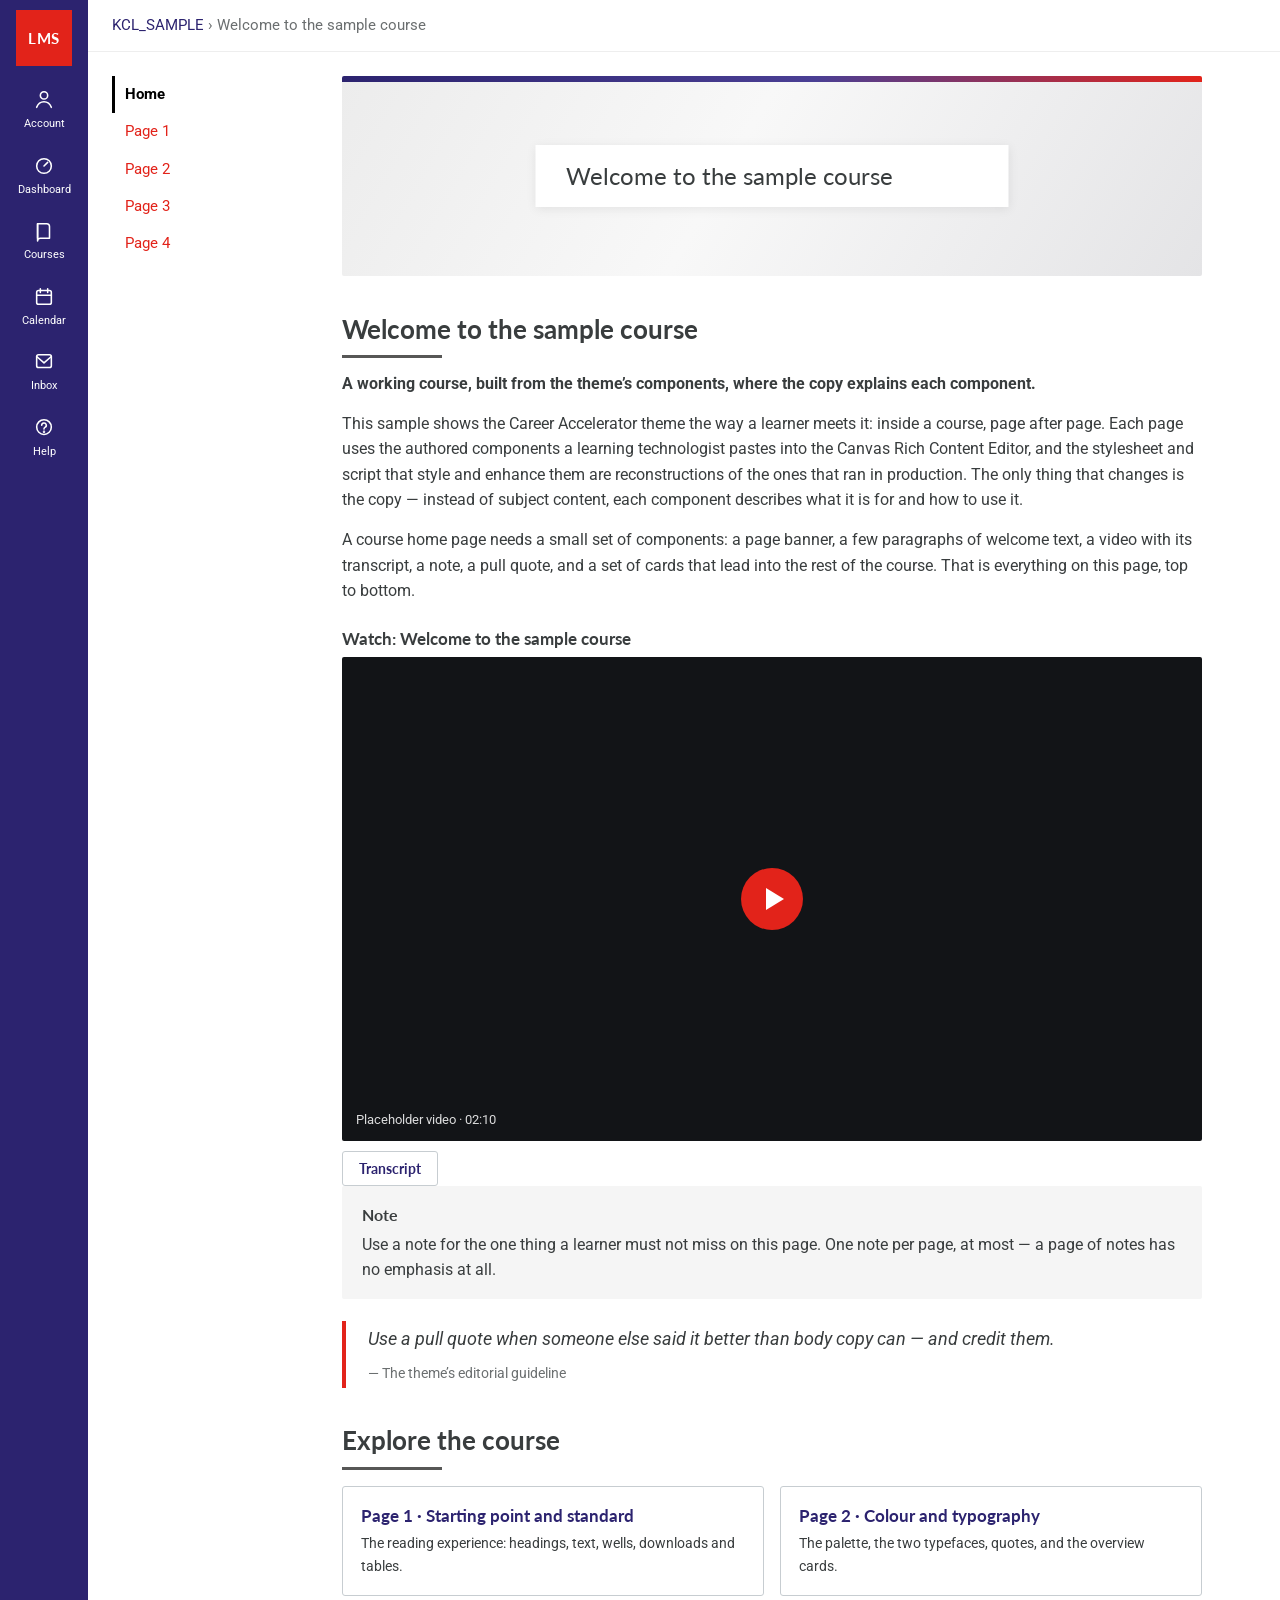
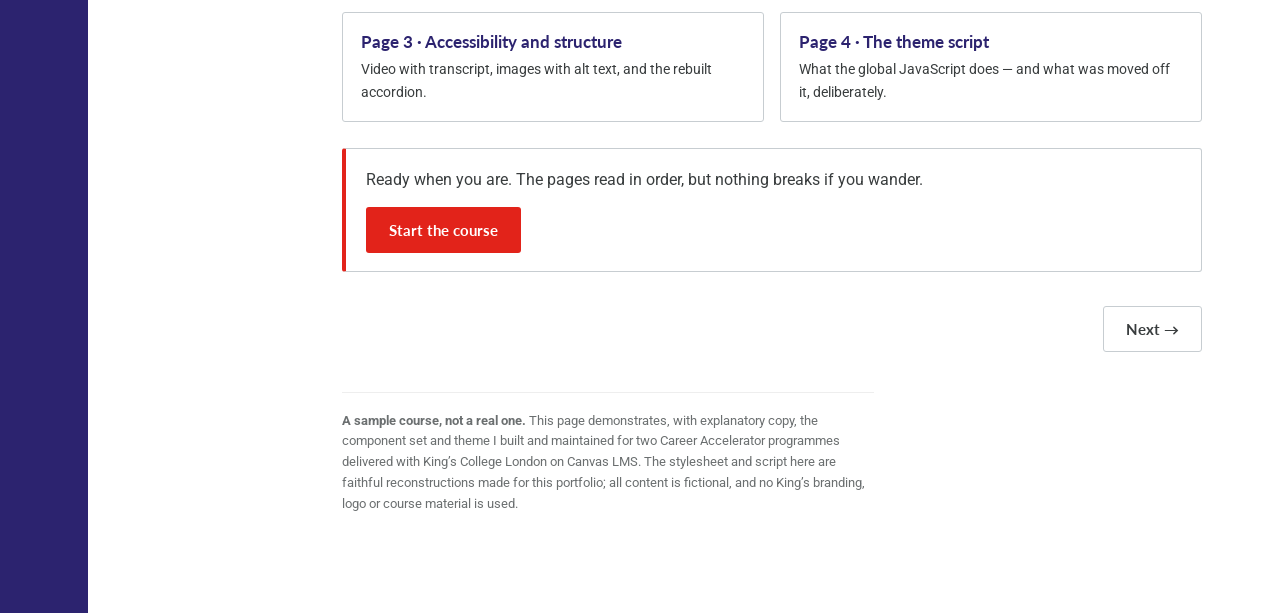
==== index.html @ 047bedff "Add the KCL sample course Five-page Canvas-style sample course demonstrating the KCL Career Accelera" ====
<!DOCTYPE html>
<html lang="en">
<head>
<meta charset="utf-8">
<meta name="viewport" content="width=device-width, initial-scale=1">
<title>Welcome to the sample course — KCL_SAMPLE</title>
<link rel="preconnect" href="https://fonts.googleapis.com">
<link rel="preconnect" href="https://fonts.gstatic.com" crossorigin>
<link href="https://fonts.googleapis.com/css2?family=Lato:wght@400;700&family=Roboto:ital,wght@0,400;0,700;1,400&display=swap" rel="stylesheet">
<link rel="stylesheet" href="styles.css">
<script src="theme.js" defer></script>
</head>
<body>
<a class="skip" href="#content">Skip to content</a>
<div class="lms">
  <div class="rail" role="presentation"><div class="logo" aria-hidden="true">LMS</div><a href="#content"><svg viewBox="0 0 22 24" aria-hidden="true"><circle cx="11" cy="7" r="4"/><path d="M3 20c1.5-4 5-6 8-6s6.5 2 8 6"/></svg><span>Account</span></a><a href="#content"><svg viewBox="0 0 22 24" aria-hidden="true"><circle cx="11" cy="12" r="8"/><path d="M11 12l4-4"/></svg><span>Dashboard</span></a><a href="#content"><svg viewBox="0 0 22 24" aria-hidden="true"><path d="M4 4h10a3 3 0 0 1 3 3v13H7a3 3 0 0 0-3 3z"/><path d="M4 4v16"/></svg><span>Courses</span></a><a href="#content"><svg viewBox="0 0 22 24" aria-hidden="true"><rect x="3" y="5" width="16" height="15" rx="2"/><path d="M3 10h16M7 3v4M15 3v4"/></svg><span>Calendar</span></a><a href="#content"><svg viewBox="0 0 22 24" aria-hidden="true"><rect x="3" y="4" width="16" height="14" rx="2"/><path d="M3 6l8 7 8-7"/></svg><span>Inbox</span></a><a href="#content"><svg viewBox="0 0 22 24" aria-hidden="true"><circle cx="11" cy="11" r="8"/><path d="M8.5 9a2.5 2.5 0 1 1 3.5 2.3c-.8.4-1 .9-1 1.7"/><circle cx="11" cy="16" r=".5"/></svg><span>Help</span></a></div>
  <div class="main">
    <div class="crumbs"><a href="index.html">KCL_SAMPLE</a> <span>›</span> <span>Welcome to the sample course</span></div>
    <div class="layout">
      <nav class="coursenav" aria-label="Course navigation"><a href="index.html" aria-current="page">Home</a><a href="reading-content.html">Page 1</a><a href="callouts-navigation.html">Page 2</a><a href="media.html">Page 3</a><a href="interactive-activities.html">Page 4</a></nav>
      <main class="content" id="content">

<div class="banner"><div class="plate"><h1>Welcome to the sample course</h1></div></div>
<h2 class="keyline">Welcome to the sample course</h2>
<p class="lede">A working course, built from the theme’s components, where the copy explains each component.</p>
<p>This sample shows the Career Accelerator theme the way a learner meets it: inside a course, page after page. Each page uses the authored components a learning technologist pastes into the Canvas Rich Content Editor, and the stylesheet and script that style and enhance them are reconstructions of the ones that ran in production. The only thing that changes is the copy — instead of subject content, each component describes what it is for and how to use it.</p>
<p>A course home page needs a small set of components: a page banner, a few paragraphs of welcome text, a video with its transcript, a note, a pull quote, and a set of cards that lead into the rest of the course. That is everything on this page, top to bottom.</p>
<h4>Watch: Welcome to the sample course</h4>
<div class="video"><button class="play" aria-label="Play video (placeholder)"></button><span class="vtitle">Placeholder video · 02:10</span></div>
<button class="transcript-button" aria-expanded="false" aria-controls="transcript-1">Transcript</button>
<div class="transcript box_content" id="transcript-1" hidden>
<p><strong>Transcript.</strong> Every video ships with its transcript, toggled here rather than linked away, so learners who prefer reading stay on the page. In production, transcripts and captions came from the video platform’s transcription workflow — adopted after testing, replacing a separate paid provider.</p>
</div>
<div class="box_content"><span class="label">Note</span>
<p>Use a note for the one thing a learner must not miss on this page. One note per page, at most — a page of notes has no emphasis at all.</p></div>
<blockquote>Use a pull quote when someone else said it better than body copy can — and credit them.
<span class="credit">— The theme’s editorial guideline</span></blockquote>
<h2 class="keyline">Explore the course</h2>
<div class="cards">
<a class="card" href="reading-content.html"><h3>Page 1 · Starting point and standard</h3><p>The reading experience: headings, text, wells, downloads and tables.</p></a>
<a class="card" href="callouts-navigation.html"><h3>Page 2 · Colour and typography</h3><p>The palette, the two typefaces, quotes, and the overview cards.</p></a>
<a class="card" href="media.html"><h3>Page 3 · Accessibility and structure</h3><p>Video with transcript, images with alt text, and the rebuilt accordion.</p></a>
<a class="card" href="interactive-activities.html"><h3>Page 4 · The theme script</h3><p>What the global JavaScript does — and what was moved off it, deliberately.</p></a>
</div>
<div class="action"><p>Ready when you are. The pages read in order, but nothing breaks if you wander.</p>
<a class="btn btn-primary" href="reading-content.html">Start the course</a></div>
<div class="pager"><span></span><a class="btn btn-secondary" href="reading-content.html">Next →</a></div>

<footer class="note"><p><strong>A sample course, not a real one.</strong> This page demonstrates, with explanatory copy, the component set and theme I built and maintained for two Career Accelerator programmes delivered with King’s College London on Canvas LMS. The stylesheet and script here are faithful reconstructions made for this portfolio; all content is fictional, and no King’s branding, logo or course material is used.</p></footer>
      </main>
    </div>
  </div>
</div>
</body>
</html>
---- styles.css ----
/* KCL sample course — theme stylesheet.
   A faithful, self-contained reconstruction of the component styles used in the
   KCL Career Accelerator Canvas theme, for demonstration only. */

:root{
  --red:#E2231A;          /* brand primary — actions, course nav */
  --indigo:#2C236F;       /* global nav, body links */
  --ink:#393D3E;          /* body text */
  --keyline:#575756;      /* H2 underline bar */
  --grey-head:#E3E5E8;    /* accordion header */
  --grey-border:#C7CDD1;
  --grey-panel:#F8F9FA;   /* accordion panel */
  --grey-well:#F5F5F5;    /* wells (box_content) */
  --line:#D4D7DE;
}
*,*::before,*::after{box-sizing:border-box}
body{margin:0;background:#fff;color:var(--ink);font-family:'Roboto',Arial,sans-serif;font-size:16px;line-height:1.6}
h1,h2,h3,h4{font-family:'Lato','Roboto',Arial,sans-serif;color:var(--ink);line-height:1.25;margin:1.4em 0 .5em;font-weight:700}
h1{font-size:30px;margin-top:0}
h2{font-size:26px}
h2.keyline::after{content:"";display:block;width:100px;border-top:3px solid var(--keyline);margin-top:10px}
h3{font-size:20px}
h4{font-size:17px}
p{margin:0 0 14px}
a{color:var(--indigo)}
a:hover{color:var(--red)}
:focus-visible{outline:3px solid var(--indigo);outline-offset:2px;border-radius:2px}
.skip{position:absolute;left:-9999px;top:0;background:#fff;color:var(--indigo);padding:10px 16px;z-index:50}
.skip:focus{left:8px;top:8px}

/* ---------- LMS chrome ---------- */
.lms{display:flex;min-height:100vh}
.rail{width:88px;background:var(--indigo);color:#fff;flex:none;display:flex;flex-direction:column;align-items:center;padding:10px 0;gap:4px}
.rail .logo{width:56px;height:56px;background:var(--red);display:flex;align-items:center;justify-content:center;
  font-family:'Lato';font-weight:700;font-size:15px;letter-spacing:.04em;margin-bottom:10px}
.rail a{color:#fff;text-decoration:none;font-size:11px;display:flex;flex-direction:column;align-items:center;gap:4px;padding:9px 4px;width:100%}
.rail a:hover{background:rgba(255,255,255,.12);color:#fff}
.rail svg{width:22px;height:22px;fill:none;stroke:#fff;stroke-width:1.7;stroke-linecap:round;stroke-linejoin:round}
.main{flex:1;min-width:0}
.crumbs{border-bottom:1px solid #eee;padding:14px 24px;font-size:14.5px}
.crumbs a{color:var(--indigo);text-decoration:none}
.crumbs span{color:#6b6f70}
.layout{display:flex;gap:40px;padding:24px;max-width:1280px}
nav.coursenav{width:190px;flex:none;font-size:14.5px}
nav.coursenav a{display:block;color:var(--red);text-decoration:none;padding:7px 10px;border-left:3px solid transparent}
nav.coursenav a:hover{text-decoration:underline}
nav.coursenav a[aria-current="page"]{color:#000;font-weight:700;border-left-color:#000}
.content{flex:1;min-width:0;max-width:860px;padding-bottom:60px}
@media(max-width:900px){.layout{flex-direction:column;gap:10px}nav.coursenav{width:auto;display:flex;flex-wrap:wrap}.rail{width:62px}.rail a span{display:none}}

/* ---------- banner ---------- */
.banner{position:relative;height:200px;background:
  linear-gradient(90deg, var(--indigo), #4a3f94 55%, var(--red)) top/100% 6px no-repeat,
  linear-gradient(120deg,#ececec,#f8f8f8 45%,#e4e4e6);border-radius:2px;margin-bottom:26px}
.banner .plate{position:absolute;left:50%;top:50%;transform:translate(-50%,-50%);background:#fff;
  box-shadow:0 2px 10px rgba(0,0,0,.08);padding:16px 30px;min-width:55%;}
.banner .plate h1{font-size:24px;font-weight:400;margin:0}

/* ---------- components ---------- */
.lede{font-weight:700;margin-bottom:14px}
.box_content{background:var(--grey-well);padding:16px 20px;border-radius:2px;margin:0 0 18px}
.box_content p:last-child{margin-bottom:0}
.box_content .label{font-family:'Lato';font-weight:700;display:block;margin-bottom:4px}

blockquote{margin:22px 0;padding:4px 0 4px 22px;border-left:4px solid var(--red);font-size:18px;font-style:italic}
blockquote .credit{display:block;font-size:14px;font-style:normal;color:#6b6f70;margin-top:8px}

.btn{display:inline-block;font-family:'Lato';font-weight:700;font-size:15px;text-decoration:none;
  border-radius:3px;padding:10px 22px;cursor:pointer;border:1px solid transparent}
.btn-primary{background:var(--red);color:#fff}
.btn-primary:hover{background:#c41e16;color:#fff}
.btn-secondary{background:#fff;color:var(--ink);border-color:var(--grey-border)}
.btn-secondary:hover{background:var(--grey-well)}
.btn-download::before{content:"\2913\00a0\00a0"}

/* accordion — native HTML rebuild */
details.accordion{border:1px solid var(--grey-border);border-radius:3px;margin-bottom:10px;overflow:hidden}
details.accordion summary{background:var(--grey-head);padding:10px 14px;font-weight:700;cursor:pointer;list-style:none;position:relative;padding-right:40px}
details.accordion summary::-webkit-details-marker{display:none}
details.accordion summary::after{content:"";position:absolute;right:16px;top:50%;width:9px;height:9px;
  border-right:2px solid var(--ink);border-bottom:2px solid var(--ink);transform:translateY(-70%) rotate(45deg);transition:transform .15s}
details.accordion[open] summary::after{transform:translateY(-30%) rotate(225deg)}
details.accordion .panel{background:var(--grey-panel);padding:12px 14px;border-top:1px solid var(--grey-border)}
details.accordion .panel p:last-child{margin-bottom:0}
@media (prefers-reduced-motion: reduce){details.accordion summary::after{transition:none}}

/* video */
.video{position:relative;background:#121417;aspect-ratio:16/9;border-radius:2px;display:flex;align-items:center;justify-content:center;margin:6px 0 10px}
.video .play{width:62px;height:62px;border-radius:50%;background:var(--red);border:0;cursor:pointer;position:relative}
.video .play::after{content:"";position:absolute;left:55%;top:50%;transform:translate(-50%,-50%);
  border-style:solid;border-width:11px 0 11px 18px;border-color:transparent transparent transparent #fff}
.video .vtitle{position:absolute;left:14px;bottom:10px;color:#fff;font-size:13px;opacity:.85}
.transcript-button{font-family:'Lato';font-weight:700;font-size:14px;color:var(--indigo);background:#fff;
  border:1px solid var(--grey-border);border-radius:3px;padding:8px 16px;cursor:pointer}
.transcript-button[aria-expanded="true"]{background:var(--grey-well)}
.transcript{margin-top:10px}

/* figure */
figure{margin:20px 0}
figure .imgph{height:190px;background:repeating-linear-gradient(45deg,#eef0f2 0 14px,#f7f8f9 14px 28px);
  border:1px solid var(--line);border-radius:2px;display:flex;align-items:center;justify-content:center;color:#6b6f70;font-size:14px}
figcaption{font-size:13.5px;color:#6b6f70;margin-top:6px}

/* explore / overview cards */
.cards{display:grid;grid-template-columns:1fr 1fr;gap:16px;margin:16px 0 22px}
@media(max-width:700px){.cards{grid-template-columns:1fr}}
.card{border:1px solid var(--grey-border);border-radius:3px;padding:18px;text-decoration:none;color:var(--ink);display:block}
.card:hover{box-shadow:0 3px 12px rgba(0,0,0,.09);color:var(--ink)}
.card h3{margin:0 0 6px;font-size:17px;color:var(--indigo)}
.card p{margin:0;font-size:14px}
.overview-card{border:1px solid var(--grey-border);border-radius:3px;padding:20px;text-align:center}
.overview-card p{font-size:14.5px}

/* action card */
.action{border:1px solid var(--grey-border);border-left:4px solid var(--red);border-radius:3px;padding:18px 20px;margin:26px 0}

/* glossary */
a.glossary{color:var(--red);text-decoration:underline dotted;cursor:pointer}
dialog.glossary-modal{border:1px solid var(--grey-border);border-radius:4px;max-width:420px;padding:22px 24px}
dialog.glossary-modal::backdrop{background:rgba(44,35,111,.35)}
dialog.glossary-modal h3{margin-top:0}
dialog.glossary-modal .close{float:right;border:0;background:none;font-size:20px;cursor:pointer;color:var(--ink)}

/* palette swatches */
.swatches{display:grid;grid-template-columns:repeat(auto-fill,minmax(180px,1fr));gap:14px;margin:16px 0}
.swatch{border:1px solid var(--line);border-radius:3px;overflow:hidden;font-size:13px}
.swatch .chip{height:64px}
.swatch .meta{padding:8px 12px}
.swatch .meta b{display:block}

/* tables */
table.sample{border-collapse:collapse;width:100%;font-size:14.5px;margin:14px 0}
table.sample th{background:var(--grey-well);text-align:left}
table.sample th,table.sample td{border:1px solid var(--line);padding:8px 12px}

/* pager */
.pager{display:flex;justify-content:space-between;margin-top:34px;gap:12px}

footer.note{border-top:1px solid #eee;margin-top:40px;padding:18px 0 0;font-size:13px;color:#6b6f70;max-width:76ch}
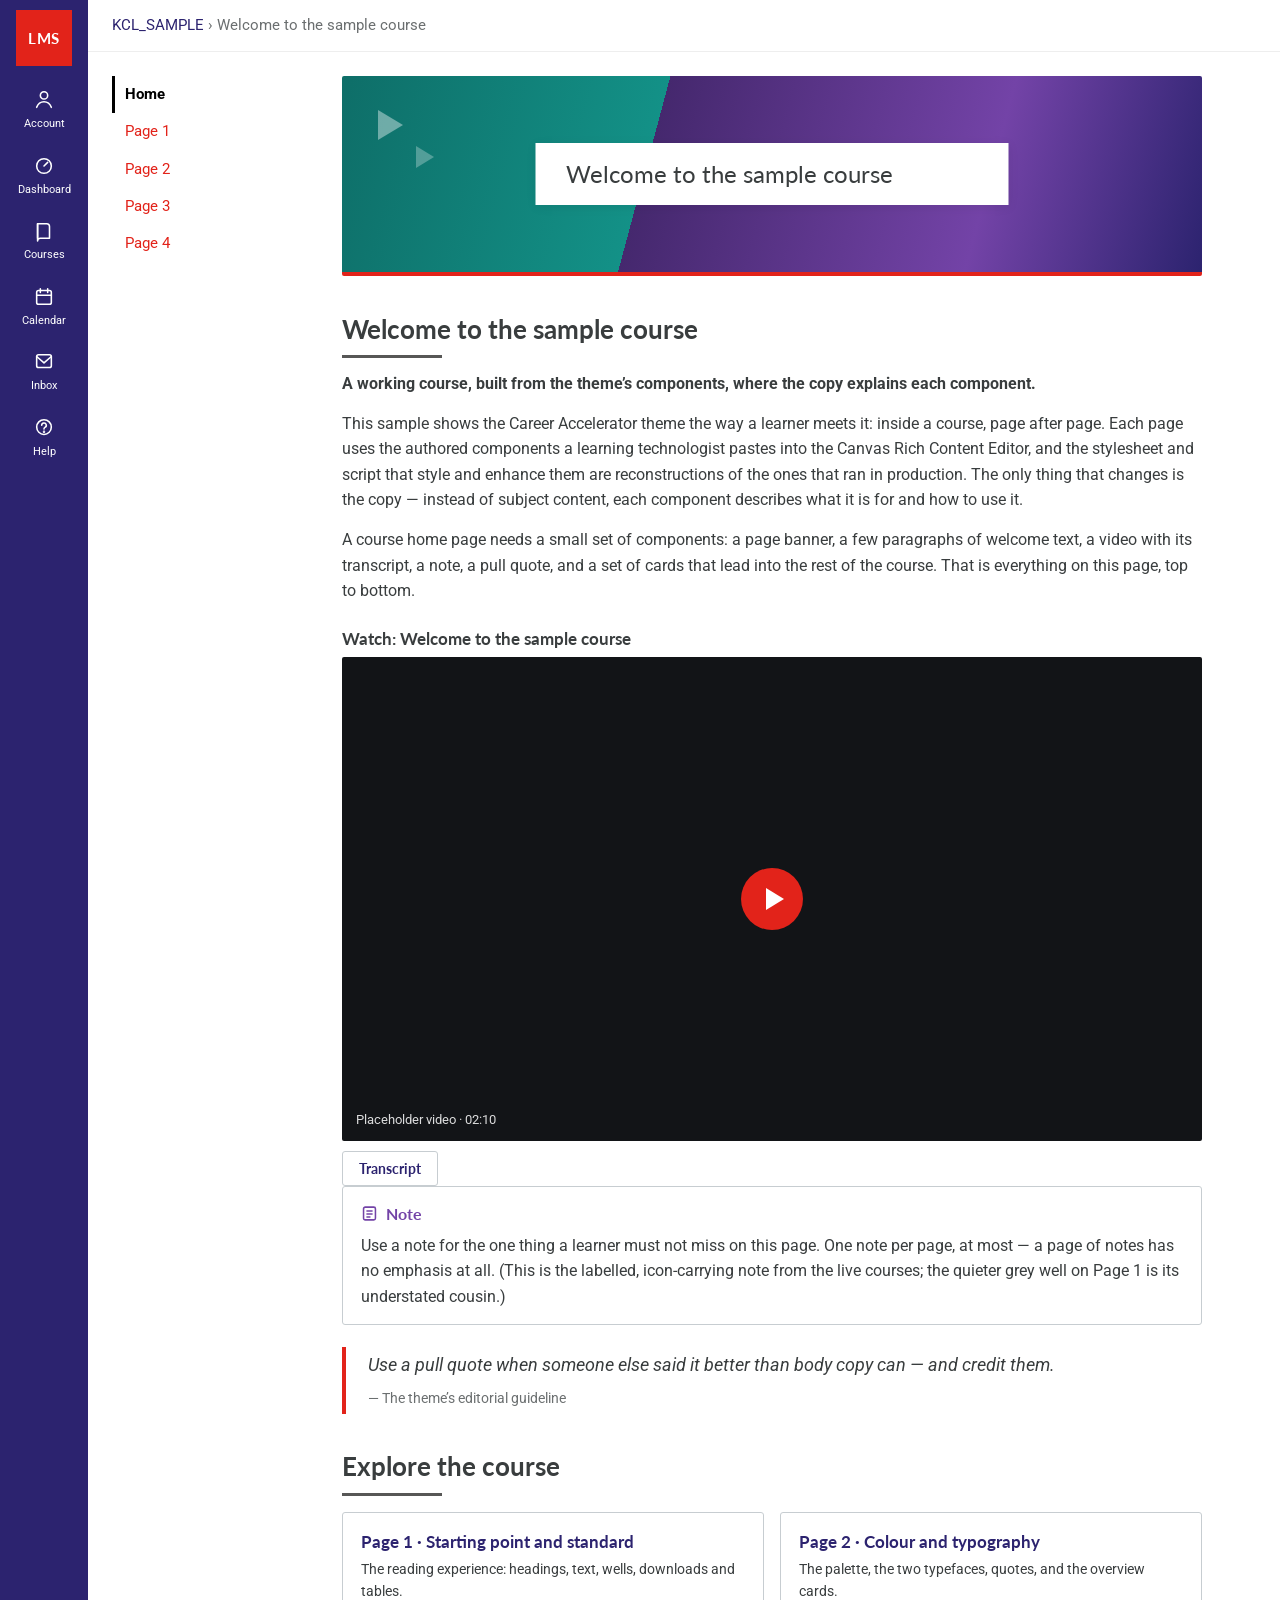
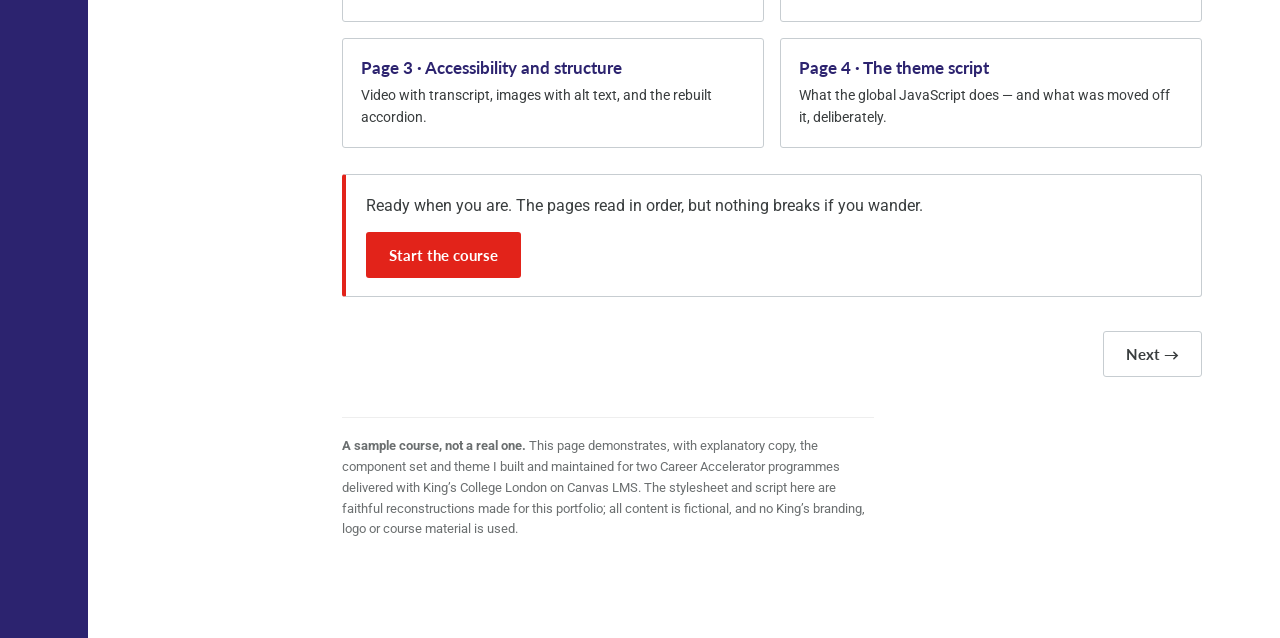
==== commit 049e7ed3: "Course-style banners, icon note card, glossary A-Z demo, standard before/after Ideas drawn from the " ====
--- a/index.html
+++ b/index.html
@@ -31,8 +31,8 @@
 <div class="transcript box_content" id="transcript-1" hidden>
 <p><strong>Transcript.</strong> Every video ships with its transcript, toggled here rather than linked away, so learners who prefer reading stay on the page. In production, transcripts and captions came from the video platform’s transcription workflow — adopted after testing, replacing a separate paid provider.</p>
 </div>
-<div class="box_content"><span class="label">Note</span>
-<p>Use a note for the one thing a learner must not miss on this page. One note per page, at most — a page of notes has no emphasis at all.</p></div>
+<div class="notecard"><span class="nlabel"><svg viewBox="0 0 20 20" aria-hidden="true"><rect x="3" y="2.5" width="14" height="15" rx="2"/><path d="M7 7h6M7 10.5h6M7 14h3.5"/></svg>Note</span>
+<p>Use a note for the one thing a learner must not miss on this page. One note per page, at most — a page of notes has no emphasis at all. (This is the labelled, icon-carrying note from the live courses; the quieter grey well on Page 1 is its understated cousin.)</p></div>
 <blockquote>Use a pull quote when someone else said it better than body copy can — and credit them.
 <span class="credit">— The theme’s editorial guideline</span></blockquote>
 <h2 class="keyline">Explore the course</h2>
--- a/styles.css
+++ b/styles.css
@@ -49,9 +49,13 @@
 @media(max-width:900px){.layout{flex-direction:column;gap:10px}nav.coursenav{width:auto;display:flex;flex-wrap:wrap}.rail{width:62px}.rail a span{display:none}}
 
 /* ---------- banner ---------- */
-.banner{position:relative;height:200px;background:
-  linear-gradient(90deg, var(--indigo), #4a3f94 55%, var(--red)) top/100% 6px no-repeat,
-  linear-gradient(120deg,#ececec,#f8f8f8 45%,#e4e4e6);border-radius:2px;margin-bottom:26px}
+.banner{position:relative;height:200px;border-radius:2px;margin-bottom:26px;overflow:hidden;
+  border-bottom:4px solid var(--red);
+  background:linear-gradient(105deg,#0E6E68 0%,#139187 36%,#45286E 36%,#7343A7 74%,var(--indigo) 100%)}
+.banner::before{content:"";position:absolute;left:36px;top:34px;border-style:solid;
+  border-width:15px 0 15px 25px;border-color:transparent transparent transparent rgba(255,255,255,.4)}
+.banner::after{content:"";position:absolute;left:74px;top:70px;border-style:solid;
+  border-width:11px 0 11px 18px;border-color:transparent transparent transparent rgba(255,255,255,.28)}
 .banner .plate{position:absolute;left:50%;top:50%;transform:translate(-50%,-50%);background:#fff;
   box-shadow:0 2px 10px rgba(0,0,0,.08);padding:16px 30px;min-width:55%;}
 .banner .plate h1{font-size:24px;font-weight:400;margin:0}
@@ -136,4 +140,19 @@
 /* pager */
 .pager{display:flex;justify-content:space-between;margin-top:34px;gap:12px}
 
+/* icon note card (as used in the live courses) */
+.notecard{border:1px solid var(--grey-border);border-radius:3px;padding:14px 18px;margin:0 0 18px}
+.notecard .nlabel{display:flex;align-items:center;gap:8px;font-family:'Lato';font-weight:700;color:#7343A7;margin-bottom:6px}
+.notecard .nlabel svg{width:17px;height:17px;fill:none;stroke:#7343A7;stroke-width:1.8;stroke-linecap:round;stroke-linejoin:round}
+.notecard p{margin:0}
+
+/* central glossary A-Z grid */
+.azgrid{display:grid;grid-template-columns:repeat(6,1fr);max-width:540px;margin:14px 0;border-top:1px solid var(--line);border-left:1px solid var(--line)}
+.azgrid a{display:block;text-align:center;padding:9px 0;border-right:1px solid var(--line);border-bottom:1px solid var(--line);
+  color:var(--red);font-weight:700;font-size:14px;text-decoration:none}
+.azgrid a:hover{background:var(--grey-well)}
+dl.gloss{margin:10px 0 0;max-width:70ch}
+dl.gloss dt{font-family:'Lato';font-weight:700;margin-top:10px}
+dl.gloss dd{margin:2px 0 0}
+
 footer.note{border-top:1px solid #eee;margin-top:40px;padding:18px 0 0;font-size:13px;color:#6b6f70;max-width:76ch}
